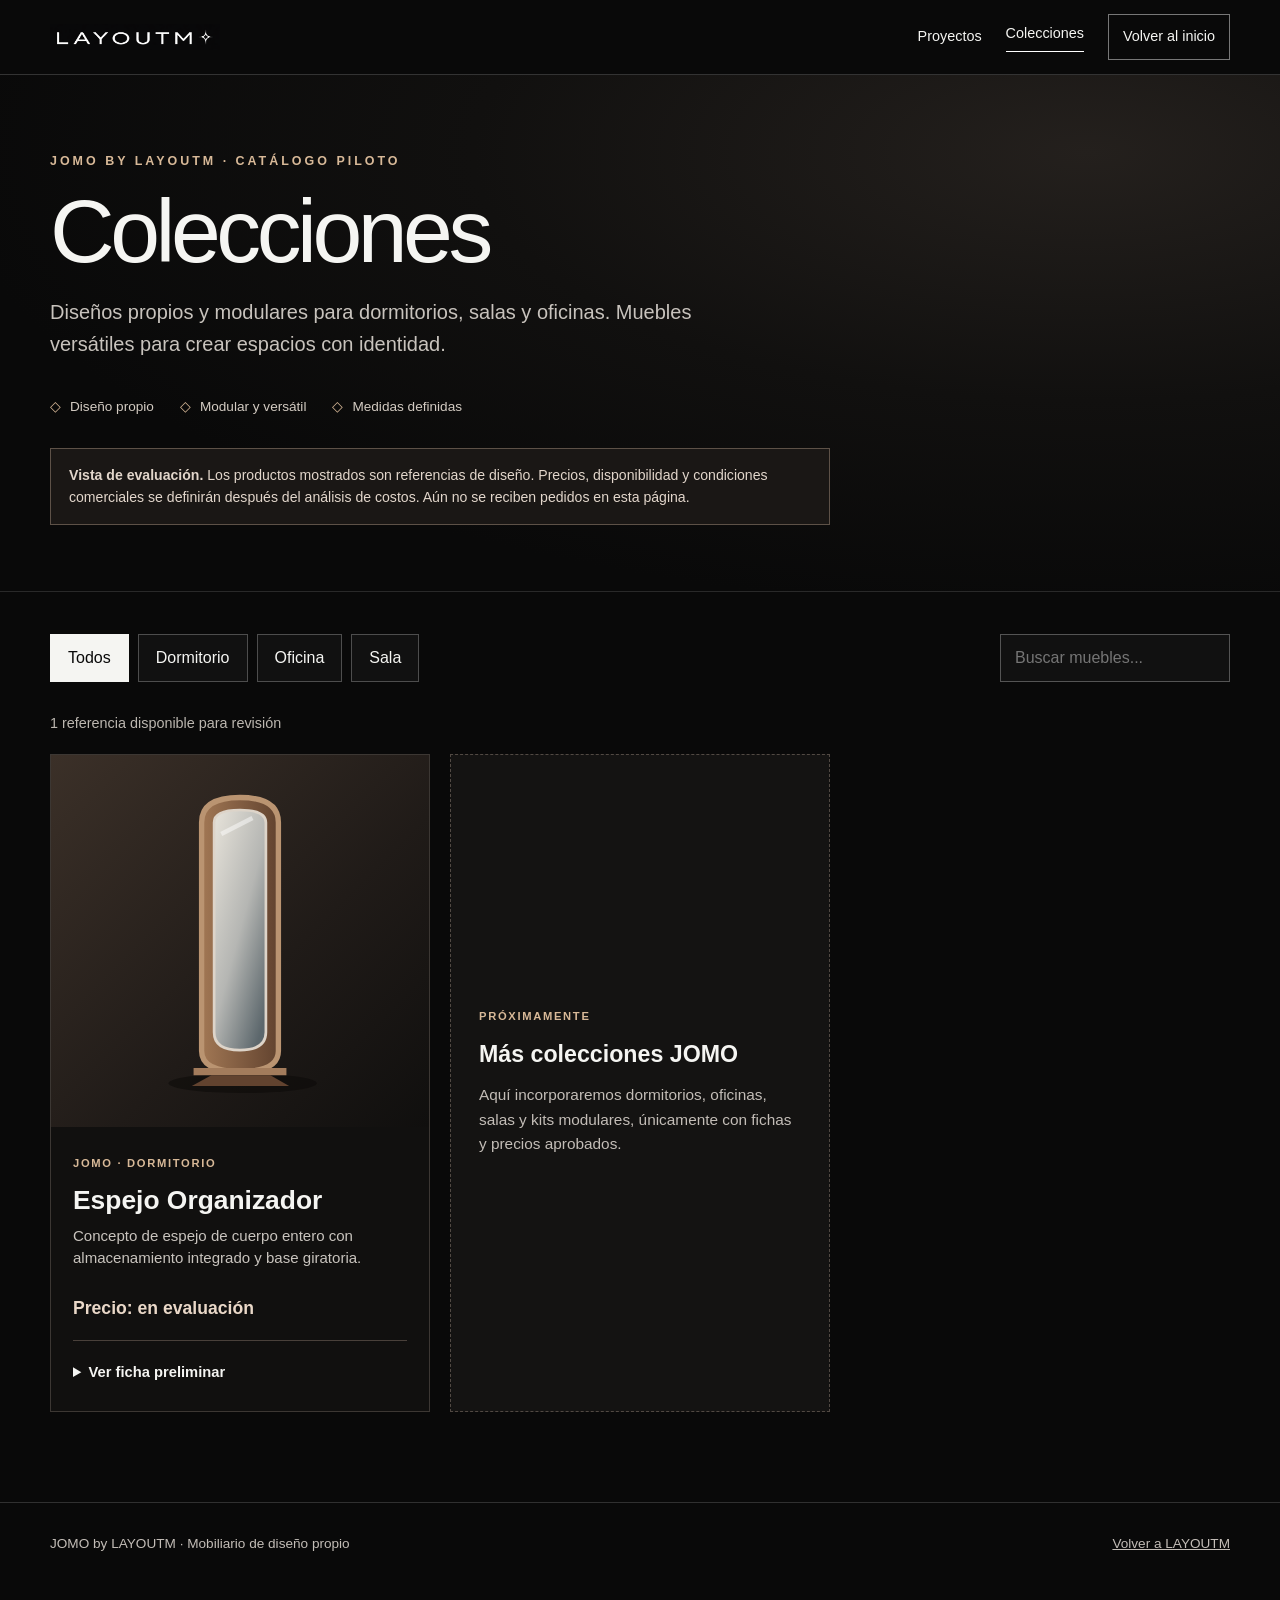
==== colecciones.html @ 519c922f "feat: crear catalogo piloto JOMO sin ventas ni precios" ====
<!doctype html>
<html lang="es">
<head>
  <meta charset="utf-8">
  <meta name="viewport" content="width=device-width, initial-scale=1, viewport-fit=cover">
  <meta name="theme-color" content="#090909">
  <meta name="description" content="Colecciones JOMO by LAYOUTM: mobiliario modular de diseño propio. Catálogo piloto en preparación.">
  <meta name="robots" content="noindex, nofollow">
  <title>Colecciones | JOMO by LAYOUTM — Vista piloto</title>
  <link rel="stylesheet" href="assets/css/styles.css">
  <style>
    .catalog { --gold: #d8b998; color:#f5f5f2; background:#090909; min-height:100svh; }
    .catalog *, .catalog *::before, .catalog *::after { box-sizing:border-box; }
    .catalog .shell { width:min(1180px, calc(100% - 40px)); margin-inline:auto; }
    .catalog-header { border-bottom:1px solid #333; }
    .catalog-header .shell { min-height:74px; display:flex; align-items:center; justify-content:space-between; gap:20px; }
    .catalog-logo { display:block; width:170px; height:auto; }
    .catalog-nav { display:flex; gap:24px; align-items:center; }
    .catalog-nav a, .catalog a { color:inherit; }
    .catalog-nav a { text-decoration:none; font-size:.9rem; }
    .catalog-nav a[aria-current="page"] { border-bottom:1px solid #fff; padding-bottom:6px; }
    .catalog-home { border:1px solid #777; padding:10px 14px; }
    .catalog-hero { padding:72px 0 66px; border-bottom:1px solid #292929; background:radial-gradient(ellipse at 85% 15%, #24201d 0, #11100f 40%, #090909 74%); }
    .catalog-kicker { font-size:.78rem; letter-spacing:.24em; color:var(--gold); font-weight:650; }
    .catalog-hero h1 { margin:14px 0 20px; font-size:clamp(3.4rem, 7vw, 6.6rem); line-height:1; letter-spacing:-.05em; }
    .catalog-hero p { max-width:650px; color:#c8c3bd; font-size:clamp(1rem, 1.7vw, 1.25rem); }
    .catalog-features { display:flex; flex-wrap:wrap; gap:18px 26px; margin-top:36px; font-size:.85rem; color:#d3cbc2; }
    .catalog-features span::before { content:"◇"; color:var(--gold); margin-right:9px; }
    .catalog-notice { border:1px solid #5d5147; background:#1a1715; padding:15px 18px; margin-top:30px; max-width:780px; font-size:.88rem; color:#e2d6cb; }
    .catalog-content { padding:42px 0 90px; }
    .catalog-toolbar { display:flex; flex-wrap:wrap; justify-content:space-between; gap:16px; margin-bottom:30px; }
    .catalog-pills { display:flex; flex-wrap:wrap; gap:9px; }
    .catalog-pill { font:inherit; cursor:pointer; background:#111; color:#f5f5f2; border:1px solid #4d4d4d; padding:10px 17px; min-height:44px; }
    .catalog-pill[aria-pressed="true"] { background:#f5f5f2; color:#090909; border-color:#f5f5f2; }
    .catalog-search { min-width:min(270px, 100%); min-height:44px; background:#111; color:#fff; border:1px solid #545454; padding:10px 14px; font:inherit; }
    .catalog-count { margin:0 0 19px; color:#bcb7b0; font-size:.9rem; }
    .catalog-products { display:grid; grid-template-columns:repeat(3,minmax(0,1fr)); gap:20px; }
    .catalog-product { min-width:0; border:1px solid #3c3733; background:#11100f; }
    .catalog-image { display:grid; place-items:center; min-height:340px; padding:30px; background:linear-gradient(135deg, #3b3028, #201b18 58%, #100f0e); }
    .catalog-image svg { width:min(100%,250px); max-height:320px; }
    .catalog-info { padding:22px; }
    .catalog-tag { color:var(--gold); font-size:.7rem; font-weight:700; letter-spacing:.15em; text-transform:uppercase; }
    .catalog-info h2 { font-size:1.65rem; line-height:1.1; margin:11px 0 10px; }
    .catalog-info p { font-size:.94rem; color:#c9c4be; line-height:1.5; margin:0 0 14px; }
    .catalog-price { color:#ead8c8; font-size:1.1rem; font-weight:700; padding:10px 0 18px; }
    .catalog-info details { border-top:1px solid #49403a; padding-top:16px; }
    .catalog-info summary { cursor:pointer; font-size:.92rem; font-weight:650; padding:4px 0; }
    .catalog-info details ul { color:#d8d0c8; font-size:.9rem; padding-left:19px; line-height:1.75; }
    .catalog-future { padding:34px 28px; min-height:340px; border:1px dashed #514943; display:flex; flex-direction:column; justify-content:center; gap:10px; background:#141312; }
    .catalog-future h2 { margin:0; font-size:1.45rem; }
    .catalog-future p { color:#c3bdb7; font-size:.96rem; margin:0; }
    .catalog-empty { padding:30px; border:1px solid #484848; color:#dedbd6; }
    .catalog-footer { border-top:1px solid #303030; padding:30px 0 56px; font-size:.85rem; color:#c3bdb7; }
    .catalog-footer .shell { display:flex; flex-wrap:wrap; justify-content:space-between; gap:16px; }
    @media(max-width:900px) { .catalog-products { grid-template-columns:repeat(2,minmax(0,1fr)); } }
    @media(max-width:620px) {
      .catalog .shell { width:calc(100% - 28px); }
      .catalog-header .shell { min-height:68px; }
      .catalog-logo { width:136px; }
      .catalog-nav { gap:13px; }
      .catalog-nav a { font-size:.78rem; }
      .catalog-nav .catalog-home { display:none; }
      .catalog-hero { padding:54px 0 46px; }
      .catalog-products { grid-template-columns:minmax(0,1fr); }
      .catalog-toolbar { display:block; }
      .catalog-search { width:100%; margin-top:18px; }
      .catalog-image { min-height:290px; }
    }
    @media(prefers-reduced-motion:reduce) { .catalog * { scroll-behavior:auto !important; } }
  </style>
</head>
<body class="catalog">
  <a class="skip-link" href="#catalogo">Ir al catálogo</a>
  <header class="catalog-header">
    <div class="shell">
      <a href="index.html" aria-label="Volver al inicio de LAYOUTM"><img class="catalog-logo" src="assets/brand/layoutm-logo-web.png" width="1188" height="186" alt="LAYOUTM"></a>
      <nav class="catalog-nav" aria-label="Menú de colecciones">
        <a href="index.html#proyectos">Proyectos</a>
        <a href="colecciones.html" aria-current="page">Colecciones</a>
        <a class="catalog-home" href="index.html">Volver al inicio</a>
      </nav>
    </div>
  </header>
  <main>
    <section class="catalog-hero">
      <div class="shell">
        <span class="catalog-kicker">JOMO BY LAYOUTM · CATÁLOGO PILOTO</span>
        <h1>Colecciones</h1>
        <p>Diseños propios y modulares para dormitorios, salas y oficinas. Muebles versátiles para crear espacios con identidad.</p>
        <div class="catalog-features" aria-label="Características del concepto">
          <span>Diseño propio</span><span>Modular y versátil</span><span>Medidas definidas</span>
        </div>
        <div class="catalog-notice" role="note"><strong>Vista de evaluación.</strong> Los productos mostrados son referencias de diseño. Precios, disponibilidad y condiciones comerciales se definirán después del análisis de costos. Aún no se reciben pedidos en esta página.</div>
      </div>
    </section>
    <section class="catalog-content" id="catalogo" aria-labelledby="catalog-title">
      <div class="shell">
        <div class="catalog-toolbar">
          <div class="catalog-pills" role="group" aria-label="Filtrar por ambiente">
            <button class="catalog-pill" type="button" data-filter="todos" aria-pressed="true">Todos</button>
            <button class="catalog-pill" type="button" data-filter="dormitorio" aria-pressed="false">Dormitorio</button>
            <button class="catalog-pill" type="button" data-filter="oficina" aria-pressed="false">Oficina</button>
            <button class="catalog-pill" type="button" data-filter="sala" aria-pressed="false">Sala</button>
          </div>
          <label><span class="sr-only">Buscar muebles</span><input class="catalog-search" id="catalog-search" type="search" placeholder="Buscar muebles..." autocomplete="off"></label>
        </div>
        <p class="catalog-count" id="catalog-count" aria-live="polite">1 referencia disponible para revisión</p>
        <div class="catalog-products" id="catalog-products">
          <article class="catalog-product" data-category="dormitorio" data-name="espejo organizador jomo giratorio">
            <div class="catalog-image" role="img" aria-label="Ilustración esquemática conceptual del espejo organizador. No es una fotografía ni un plano de fabricación.">
              <svg viewBox="0 0 280 350" xmlns="http://www.w3.org/2000/svg" aria-hidden="true">
                <defs><linearGradient id="wood" x2="1" y2="0"><stop stop-color="#a17754"/><stop offset="1" stop-color="#62432f"/></linearGradient><linearGradient id="mirror" x2=".8" y2="1"><stop stop-color="#e7e3da"/><stop offset=".55" stop-color="#b5b6b3"/><stop offset="1" stop-color="#5c676c"/></linearGradient></defs>
                <ellipse cx="143" cy="334" rx="83" ry="11" fill="#0c0a09" opacity=".55"/>
                <path d="M97 42 Q97 14 140 14 Q183 14 183 42 V298 Q183 321 140 321 Q97 321 97 298Z" fill="url(#wood)" stroke="#ba9471" stroke-width="6"/>
                <path d="M111 42 Q111 28 140 28 Q169 28 169 42 V277 Q169 297 140 297 Q111 297 111 277Z" fill="url(#mirror)" stroke="#ddd4c9" stroke-width="3"/>
                <path d="M119 55 L154 37" stroke="#fff" stroke-opacity=".47" stroke-width="5"/>
                <path d="M88 317 H192 V325 H88Z" fill="#a37c5c"/>
                <path d="M108 325 H174 L195 337 H86Z" fill="#62432f"/>
              </svg>
            </div>
            <div class="catalog-info">
              <span class="catalog-tag">JOMO · Dormitorio</span>
              <h2>Espejo Organizador</h2>
              <p>Concepto de espejo de cuerpo entero con almacenamiento integrado y base giratoria.</p>
              <div class="catalog-price">Precio: en evaluación</div>
              <details>
                <summary>Ver ficha preliminar</summary>
                <ul>
                  <li>Altura de referencia: 1.55 m</li>
                  <li>Espejo de referencia: Ø 50 cm</li>
                  <li>Profundidad referencial: 20 cm</li>
                  <li>Estructura prevista: melamina de 18 mm</li>
                  <li>Base giratoria 360°</li>
                  <li>Acabados y medidas sujetos a validación final</li>
                </ul>
                <p>Ilustración conceptual. No representa el detalle técnico definitivo ni constituye una oferta de venta.</p>
              </details>
            </div>
          </article>
          <aside class="catalog-future" data-category="todos">
            <span class="catalog-tag">Próximamente</span>
            <h2>Más colecciones JOMO</h2>
            <p>Aquí incorporaremos dormitorios, oficinas, salas y kits modulares, únicamente con fichas y precios aprobados.</p>
          </aside>
        </div>
        <p class="catalog-empty" id="catalog-empty" hidden>No hay referencias en esta categoría por el momento. Prueba otra búsqueda.</p>
      </div>
    </section>
  </main>
  <footer class="catalog-footer"><div class="shell"><span>JOMO by LAYOUTM · Mobiliario de diseño propio</span><a href="index.html">Volver a LAYOUTM</a></div></footer>
  <script>
    (() => {
      const buttons = Array.from(document.querySelectorAll('[data-filter]'));
      const search = document.getElementById('catalog-search');
      const product = document.querySelector('.catalog-product');
      const coming = document.querySelector('.catalog-future');
      const count = document.getElementById('catalog-count');
      const empty = document.getElementById('catalog-empty');
      let current = 'todos';
      function render() {
        const term = search.value.trim().toLocaleLowerCase('es');
        const matched = (current === 'todos' || current === product.dataset.category) && product.dataset.name.includes(term);
        product.hidden = !matched; product.style.display = matched ? '' : 'none';
        const showComing = current === 'todos' && !term;
        coming.hidden = !showComing; coming.style.display = showComing ? '' : 'none';
        empty.hidden = matched || showComing;
        count.textContent = matched ? '1 referencia disponible para revisión' : '0 productos disponibles en esta selección';
      }
      buttons.forEach(button => button.addEventListener('click', () => {
        current = button.dataset.filter;
        buttons.forEach(item => item.setAttribute('aria-pressed', String(item === button)));
        render();
      }));
      search.addEventListener('input', render);
    })();
  </script>
</body>
</html>
---- assets/css/styles.css ----
:root {
  --bg: #090909;
  --raised: #10100f;
  --text: #f5f5f2;
  --muted: #aaa9a3;
  --quiet: #74746f;
  --line: rgba(255, 255, 255, .16);
  --line-soft: rgba(255, 255, 255, .09);
  --white: #f5f5f2;
  --black: #090909;
  --shell: 1180px;
  --header-height: 74px;
}

* { box-sizing: border-box; }

html {
  scroll-behavior: smooth;
  scroll-padding-top: calc(var(--header-height) + 20px);
  background: var(--bg);
}

body {
  margin: 0;
  min-width: 320px;
  background: var(--bg);
  color: var(--text);
  font-family: Inter, ui-sans-serif, -apple-system, BlinkMacSystemFont, "Segoe UI", Helvetica, Arial, sans-serif;
  font-size: 1rem;
  line-height: 1.6;
  -webkit-font-smoothing: antialiased;
  text-rendering: optimizeLegibility;
}

body.menu-open { overflow: hidden; }
a { color: inherit; }
button, a { -webkit-tap-highlight-color: transparent; }
button { font: inherit; }
svg { display: block; }
.shell { width: min(calc(100% - 40px), var(--shell)); margin-inline: auto; }

.sr-only {
  position: absolute;
  width: 1px;
  height: 1px;
  padding: 0;
  margin: -1px;
  overflow: hidden;
  clip: rect(0, 0, 0, 0);
  white-space: nowrap;
  border: 0;
}

.skip-link {
  position: fixed;
  z-index: 100;
  top: 12px;
  left: 12px;
  padding: 10px 14px;
  background: var(--white);
  color: var(--black);
  text-decoration: none;
  transform: translateY(-150%);
}
.skip-link:focus { transform: translateY(0); }
:focus-visible { outline: 2px solid var(--white); outline-offset: 4px; }

.brand-reveal {
  position: fixed;
  z-index: 90;
  inset: 0;
  display: grid;
  place-items: center;
  background: var(--bg);
  opacity: 0;
  visibility: hidden;
  pointer-events: none;
}
.brand-reveal[hidden] { display: none; }
.brand-reveal-visible { opacity: 1; visibility: visible; }
.brand-reveal-complete {
  opacity: 0;
  visibility: hidden;
  transition: opacity 260ms ease, visibility 260ms ease;
}
.brand-reveal-logo {
  display: block;
  width: min(84vw, 980px);
  height: auto;
  mix-blend-mode: lighten;
}
.brand-reveal-active { overflow: hidden; }

.site-header {
  position: sticky;
  z-index: 40;
  top: 0;
  height: var(--header-height);
  margin-bottom: calc(var(--header-height) * -1);
  border-bottom: 1px solid var(--line-soft);
  background: var(--bg);
  backdrop-filter: blur(18px);
}
.header-inner {
  height: 100%;
  display: flex;
  align-items: center;
  justify-content: space-between;
  gap: 24px;
}
.brand-link {
  position: relative;
  z-index: 42;
  width: 174px;
  display: flex;
  align-items: center;
}
.brand-mark { width: 100%; height: auto; mix-blend-mode: lighten; }
.site-nav { display: flex; align-items: center; gap: 28px; margin-left: auto; }
.site-nav a {
  position: relative;
  color: #d0cfca;
  font-size: .86rem;
  text-decoration: none;
}
.site-nav a::after {
  content: "";
  position: absolute;
  right: 0;
  bottom: -8px;
  left: 0;
  height: 1px;
  background: var(--white);
  transform: scaleX(0);
  transform-origin: left;
  transition: transform 180ms ease;
}
.site-nav a:hover::after,
.site-nav a:focus-visible::after { transform: scaleX(1); }
.header-cta {
  min-height: 42px;
  display: inline-flex;
  align-items: center;
  padding: 0 18px;
  border: 1px solid var(--white);
  background: var(--white);
  color: var(--black);
  font-size: .84rem;
  font-weight: 650;
  text-decoration: none;
}
.menu-toggle { display: none; }

.hero {
  position: relative;
  min-height: 100svh;
  display: grid;
  align-items: end;
  overflow: hidden;
  border-bottom: 1px solid var(--line-soft);
  background: var(--bg);
}
.hero-media,
.hero-overlay {
  position: absolute;
  inset: 0;
  margin: 0;
}
.hero-media img {
  width: 100%;
  height: 100%;
  display: block;
  object-fit: cover;
  object-position: center;
  animation: hero-settle 9s ease-out both;
}
.hero-overlay {
  z-index: 1;
  background:
    linear-gradient(90deg, rgba(5, 5, 5, .90) 0%, rgba(5, 5, 5, .66) 34%, rgba(5, 5, 5, .14) 72%),
    linear-gradient(0deg, rgba(5, 5, 5, .88) 0%, transparent 52%),
    linear-gradient(180deg, rgba(5, 5, 5, .50) 0%, transparent 30%);
}
.hero-grid {
  position: relative;
  z-index: 2;
  min-height: 100svh;
  display: flex;
  flex-direction: column;
  justify-content: flex-end;
  padding-top: calc(var(--header-height) + 80px);
  padding-bottom: clamp(56px, 8vw, 100px);
}
.hero-copy { max-width: 760px; }
h1, h2, h3, p { overflow-wrap: break-word; }
h1 {
  max-width: 760px;
  margin: 0;
  font-size: clamp(3.2rem, 6.2vw, 6rem);
  font-weight: 500;
  line-height: .96;
  letter-spacing: -.052em;
  text-wrap: balance;
}
.brand-statement {
  margin: 26px 0 0;
  color: #d2d1cc;
  font-size: clamp(.9rem, 1.5vw, 1.08rem);
  letter-spacing: .06em;
}
.hero-actions { display: flex; flex-wrap: wrap; gap: 12px; margin-top: 34px; }
.button {
  min-height: 54px;
  display: inline-flex;
  align-items: center;
  justify-content: center;
  gap: 22px;
  padding: 0 22px;
  border: 1px solid rgba(255, 255, 255, .55);
  color: var(--text);
  font-size: .94rem;
  font-weight: 600;
  text-decoration: none;
  transition: background 180ms ease, color 180ms ease, border-color 180ms ease, transform 180ms ease;
}
.button svg {
  width: 19px;
  height: 19px;
  fill: none;
  stroke: currentColor;
  stroke-width: 1.7;
  stroke-linecap: round;
  stroke-linejoin: round;
}
.button:hover { transform: translateY(-2px); }
.button-primary { border-color: var(--white); background: var(--white); color: var(--black); }
.button-primary:hover { background: #deded9; border-color: #deded9; }
.button-secondary { background: rgba(9, 9, 9, .25); backdrop-filter: blur(10px); }
.button-secondary:hover { background: rgba(9, 9, 9, .65); border-color: var(--white); }
.visual-note {
  position: absolute;
  right: 0;
  bottom: clamp(62px, 8vw, 106px);
  margin: 0;
  color: rgba(255, 255, 255, .58);
  font-size: .72rem;
  letter-spacing: .14em;
  text-transform: uppercase;
}

.section { padding-block: clamp(100px, 13vw, 180px); border-bottom: 1px solid var(--line-soft); }
.universes-section { background: var(--bg); }
.section-heading { max-width: 900px; margin-bottom: clamp(64px, 9vw, 110px); }
.eyebrow {
  margin: 0 0 24px;
  color: #aaa9a3;
  font-size: .76rem;
  font-weight: 600;
  line-height: 1.4;
  letter-spacing: .18em;
  text-transform: uppercase;
}
.section-heading h2,
.contact-copy h2 {
  margin: 0;
  font-size: clamp(2.7rem, 5.5vw, 5rem);
  font-weight: 500;
  line-height: 1;
  letter-spacing: -.045em;
  text-wrap: balance;
}
.universe-grid {
  display: grid;
  grid-template-columns: 1fr 1fr;
  border-top: 1px solid var(--line);
  border-left: 1px solid var(--line-soft);
}
.universe-card {
  min-width: 0;
  scroll-margin-top: calc(var(--header-height) + 20px);
  min-height: min(62svh, 590px);
  display: flex;
  flex-direction: column;
  padding: clamp(30px, 4vw, 52px);
  border-right: 1px solid var(--line-soft);
  border-bottom: 1px solid var(--line-soft);
  background: var(--bg);
  transition: background 220ms ease;
}
.universe-card:hover { background: var(--raised); }
.card-number { color: var(--quiet); font-size: .72rem; letter-spacing: .14em; }
.universe-card h3 {
  margin: auto 0 20px;
  font-size: clamp(3rem, 6vw, 5.5rem);
  font-weight: 500;
  line-height: .95;
  letter-spacing: -.05em;
}
.universe-card p { max-width: 430px; margin: 0; color: var(--muted); font-size: 1.05rem; }
.universe-card a {
  display: inline-flex;
  align-items: center;
  justify-content: space-between;
  gap: 20px;
  margin-top: 48px;
  padding-top: 24px;
  border-top: 1px solid var(--line-soft);
  color: var(--text);
  font-size: .86rem;
  font-weight: 600;
  text-decoration: none;
}
.universe-card a span { font-size: 1.1rem; transition: transform 180ms ease; }
.universe-card a:hover span { transform: translate(3px, 3px); }

.contact-section { background: var(--white); color: var(--black); }
.contact-layout {
  display: grid;
  grid-template-columns: minmax(0, .9fr) minmax(430px, 1.1fr);
  gap: clamp(55px, 10vw, 140px);
  align-items: center;
}
.contact-copy .eyebrow,
.contact-copy > p { color: #5c5c57; }
.contact-copy > p { max-width: 520px; margin: 26px 0 0; font-size: 1.08rem; }
.contact-copy .button { margin-top: 34px; }
.contact-copy .button-primary { border-color: var(--black); background: var(--black); color: var(--white); }
.contact-copy .button-primary:hover { background: #292929; }
.digital-card { border: 1px solid #bdbdb7; background: #ededE9; }
.digital-card-head {
  display: flex;
  justify-content: space-between;
  gap: 24px;
  padding: 26px;
  border-bottom: 1px solid #c9c9c3;
}
.digital-card-head span:first-child { color: #666660; font-size: .72rem; letter-spacing: .14em; text-transform: uppercase; }
.digital-card-head h3 { margin: 16px 0 4px; font-size: 1.15rem; font-weight: 620; }
.digital-card-head p { margin: 0; color: #696963; font-size: .86rem; }
.digital-card-brand { color: #555550; font-size: .72rem; font-weight: 700; letter-spacing: .2em; }
.contact-actions { display: grid; grid-template-columns: 1fr; gap: 1px; background: #c9c9c3; }
.contact-action {
  min-height: 62px;
  display: flex;
  align-items: center;
  gap: 12px;
  padding: 0 18px;
  border: 0;
  background: #f6f6f2;
  color: var(--black);
  font-size: .86rem;
  text-align: left;
  text-decoration: none;
  cursor: pointer;
  transition: background 160ms ease;
}
.contact-action:hover { background: #deded9; }
.contact-action-primary { background: var(--black); color: var(--white); }
.contact-action-primary:hover { background: #292929; }
.contact-action svg {
  width: 19px;
  height: 19px;
  flex: 0 0 auto;
  fill: none;
  stroke: currentColor;
  stroke-width: 1.6;
  stroke-linecap: round;
  stroke-linejoin: round;
}

.site-footer { padding-block: 54px; background: var(--bg); }
.footer-grid { display: grid; grid-template-columns: 1fr auto; gap: 40px; align-items: start; }
.site-footer strong { font-size: .76rem; letter-spacing: .22em; }
.site-footer p { max-width: 460px; margin: 14px 0 0; color: var(--quiet); font-size: .78rem; }
.back-top { color: var(--muted); font-size: .8rem; text-decoration: none; }
.back-top:hover { color: var(--white); }
.back-top span { margin-left: 8px; }
.mobile-contact-bar { display: none; }

@keyframes hero-settle {
  from { transform: scale(1.035); }
  to { transform: scale(1); }
}

@media (max-width: 960px) {
  :root { --header-height: 68px; }
  .header-cta { display: none; }
  .menu-toggle {
    position: relative;
    z-index: 42;
    width: 46px;
    height: 46px;
    display: flex;
    flex-direction: column;
    align-items: center;
    justify-content: center;
    gap: 7px;
    padding: 0;
    border: 1px solid var(--line);
    background: rgba(9, 9, 9, .5);
    color: var(--white);
    cursor: pointer;
  }
  .menu-toggle span:not(.sr-only) { width: 18px; height: 1px; background: currentColor; transition: transform 180ms ease; }
  .menu-toggle[aria-expanded="true"] span:nth-child(2) { transform: translateY(4px) rotate(45deg); }
  .menu-toggle[aria-expanded="true"] span:nth-child(3) { transform: translateY(-4px) rotate(-45deg); }
  .site-nav {
    position: fixed;
    inset: var(--header-height) 0 auto;
    min-height: calc(100svh - var(--header-height));
    display: flex;
    flex-direction: column;
    align-items: stretch;
    gap: 0;
    padding: 22px 20px 110px;
    background: rgba(9, 9, 9, .985);
    visibility: hidden;
    opacity: 0;
    transform: translateY(-12px);
    pointer-events: none;
    transition: opacity 180ms ease, transform 180ms ease, visibility 180ms ease;
  }
  .menu-open .site-nav { visibility: visible; opacity: 1; transform: translateY(0); pointer-events: auto; }
  .site-nav a { padding: 17px 4px; border-bottom: 1px solid var(--line-soft); font-size: 1.15rem; }
  .site-nav a::after { display: none; }
  .hero-media img { object-position: 58% center; }
  .hero-overlay {
    background:
      linear-gradient(0deg, rgba(5, 5, 5, .96) 0%, rgba(5, 5, 5, .62) 48%, rgba(5, 5, 5, .10) 76%),
      linear-gradient(180deg, rgba(5, 5, 5, .52) 0%, transparent 32%);
  }
  .hero-grid { padding-bottom: 88px; }
  .visual-note { right: auto; bottom: 38px; left: 0; }
  .universe-grid { grid-template-columns: minmax(0, 1fr); }
  .universe-card { min-height: 460px; }
  .contact-layout { grid-template-columns: 1fr; gap: 52px; }
  .digital-card { width: min(100%, 620px); }
}

@media (max-width: 620px) {
  .shell { width: min(calc(100% - 32px), var(--shell)); }
  .brand-link { width: 150px; }
  .hero-grid { padding-top: calc(var(--header-height) + 72px); padding-bottom: 102px; }
  .visual-note { bottom: calc(62px + env(safe-area-inset-bottom, 0px) + 16px); }
  .hero-media img { object-position: 62% center; }
  h1 { max-width: 350px; font-size: clamp(2.75rem, 12vw, 3.6rem); line-height: .98; }
  .brand-statement { max-width: 310px; margin-top: 20px; font-size: .86rem; line-height: 1.55; }
  .hero-actions { flex-direction: column; margin-top: 28px; }
  .button { width: 100%; }
  .section { padding-block: 92px; }
  .section-heading { margin-bottom: 52px; }
  .section-heading h2,
  .contact-copy h2 { font-size: clamp(2.45rem, 11vw, 3.2rem); }
  .universe-card { min-height: 390px; padding: 26px; }
  .universe-card h3 { font-size: 3.35rem; }
  .universe-card p { font-size: 1rem; }
  .contact-section { padding-bottom: 108px; }
  .digital-card-head { padding: 21px; }
  .contact-actions { grid-template-columns: 1fr; }
  .contact-action { min-height: 58px; }
  .footer-grid { grid-template-columns: 1fr; gap: 28px; }
  .mobile-contact-bar {
    position: fixed;
    z-index: 35;
    right: 0;
    bottom: 0;
    left: 0;
    min-height: calc(62px + env(safe-area-inset-bottom));
    display: grid;
    grid-template-columns: 1fr 1fr;
    padding-bottom: env(safe-area-inset-bottom);
    border-top: 1px solid var(--line);
    background: var(--bg);
  }
  .mobile-contact-bar a {
    display: flex;
    align-items: center;
    justify-content: center;
    color: var(--white);
    font-size: .84rem;
    font-weight: 620;
    text-decoration: none;
  }
  .mobile-contact-bar a:first-child { background: var(--white); color: var(--black); }
  .site-footer { padding-bottom: calc(100px + env(safe-area-inset-bottom)); }
}

@media (max-width: 360px) {
  .shell { width: min(calc(100% - 26px), var(--shell)); }
  h1 { font-size: 2.65rem; }
  .universe-card h3 { font-size: 2.9rem; }
}

@media (prefers-reduced-motion: reduce) {
  html { scroll-behavior: auto; }
  *, *::before, *::after {
    scroll-behavior: auto !important;
    transition-duration: .01ms !important;
    animation-duration: .01ms !important;
    animation-iteration-count: 1 !important;
  }
  .brand-reveal { display: none !important; }
  .brand-reveal-active { overflow: auto; }
}
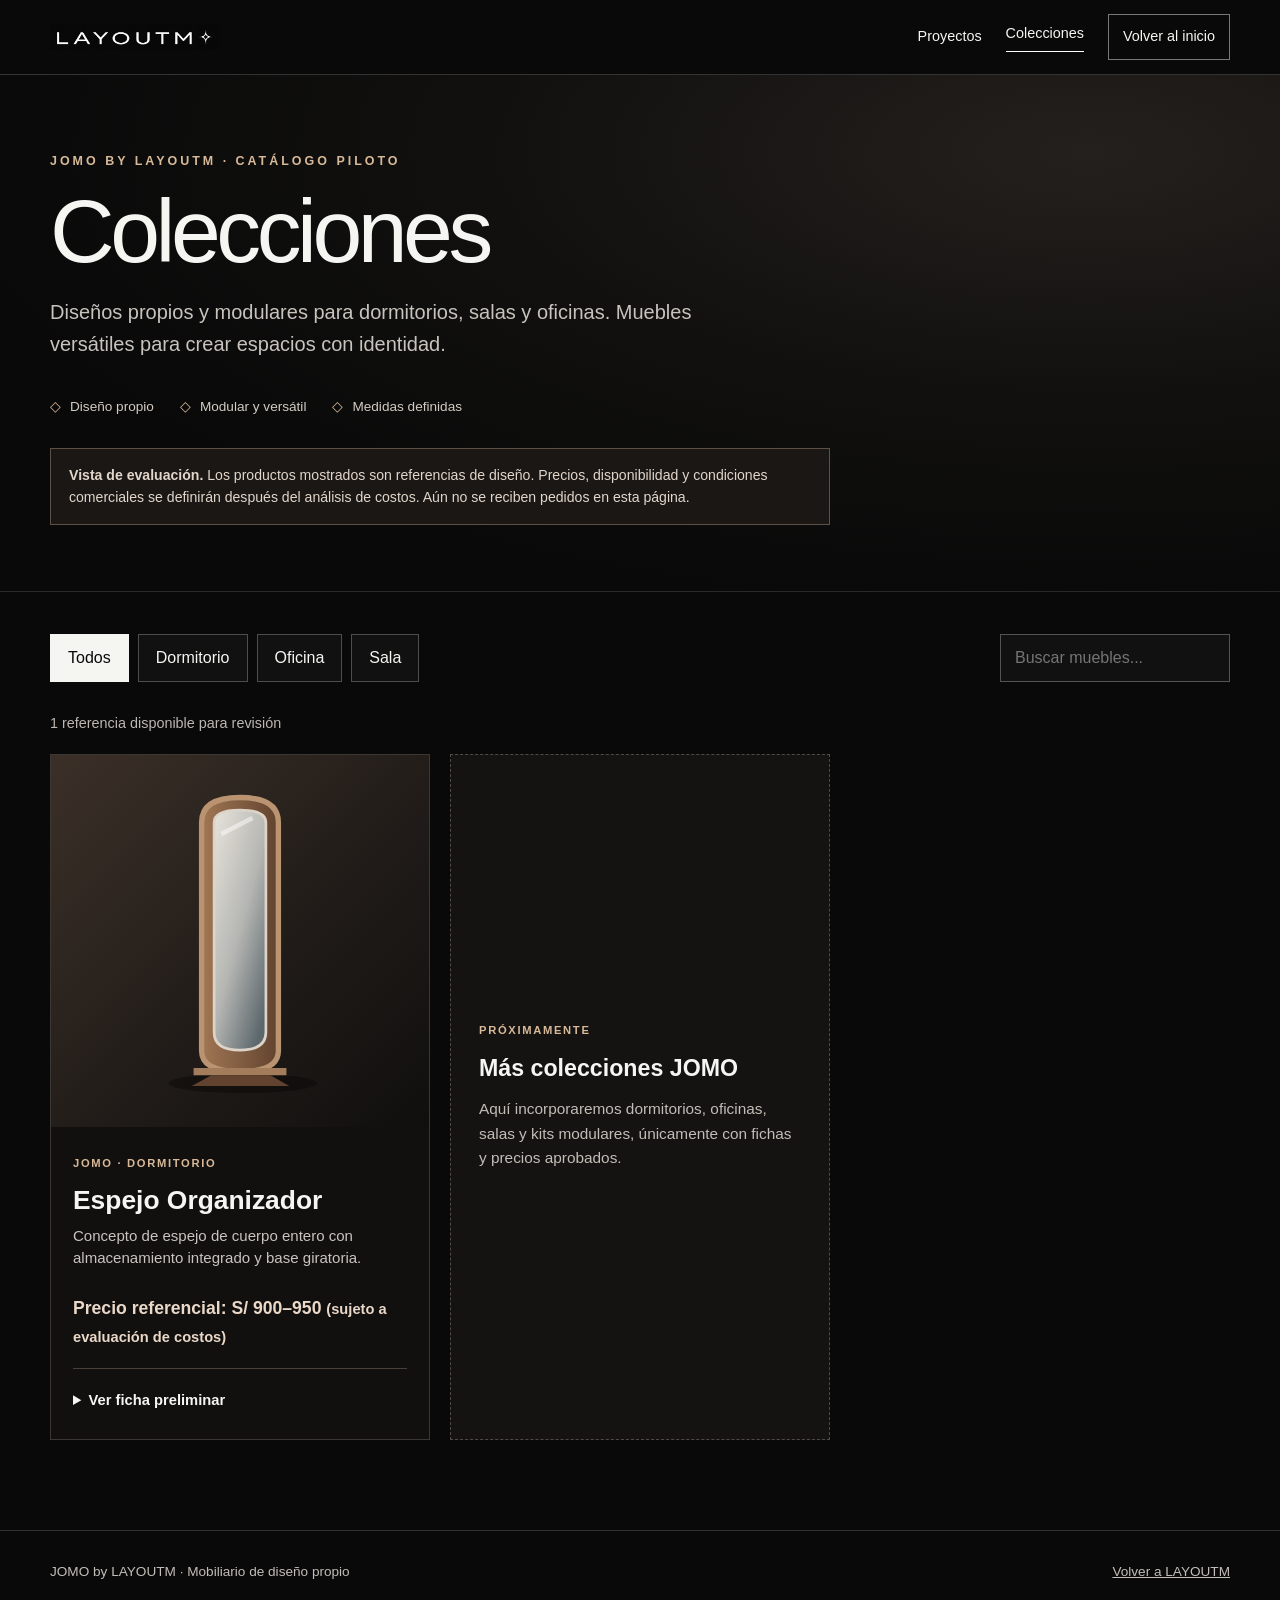
==== commit 4a0f5a40: "JOMO: indicar rango de precio referencial para espejo, pendiente de costeo" ====
--- a/colecciones.html
+++ b/colecciones.html
@@ -122,7 +122,7 @@
               <span class="catalog-tag">JOMO · Dormitorio</span>
               <h2>Espejo Organizador</h2>
               <p>Concepto de espejo de cuerpo entero con almacenamiento integrado y base giratoria.</p>
-              <div class="catalog-price">Precio: en evaluación</div>
+              <div class="catalog-price">Precio referencial: S/ 900–950 <small>(sujeto a evaluación de costos)</small></div>
               <details>
                 <summary>Ver ficha preliminar</summary>
                 <ul>
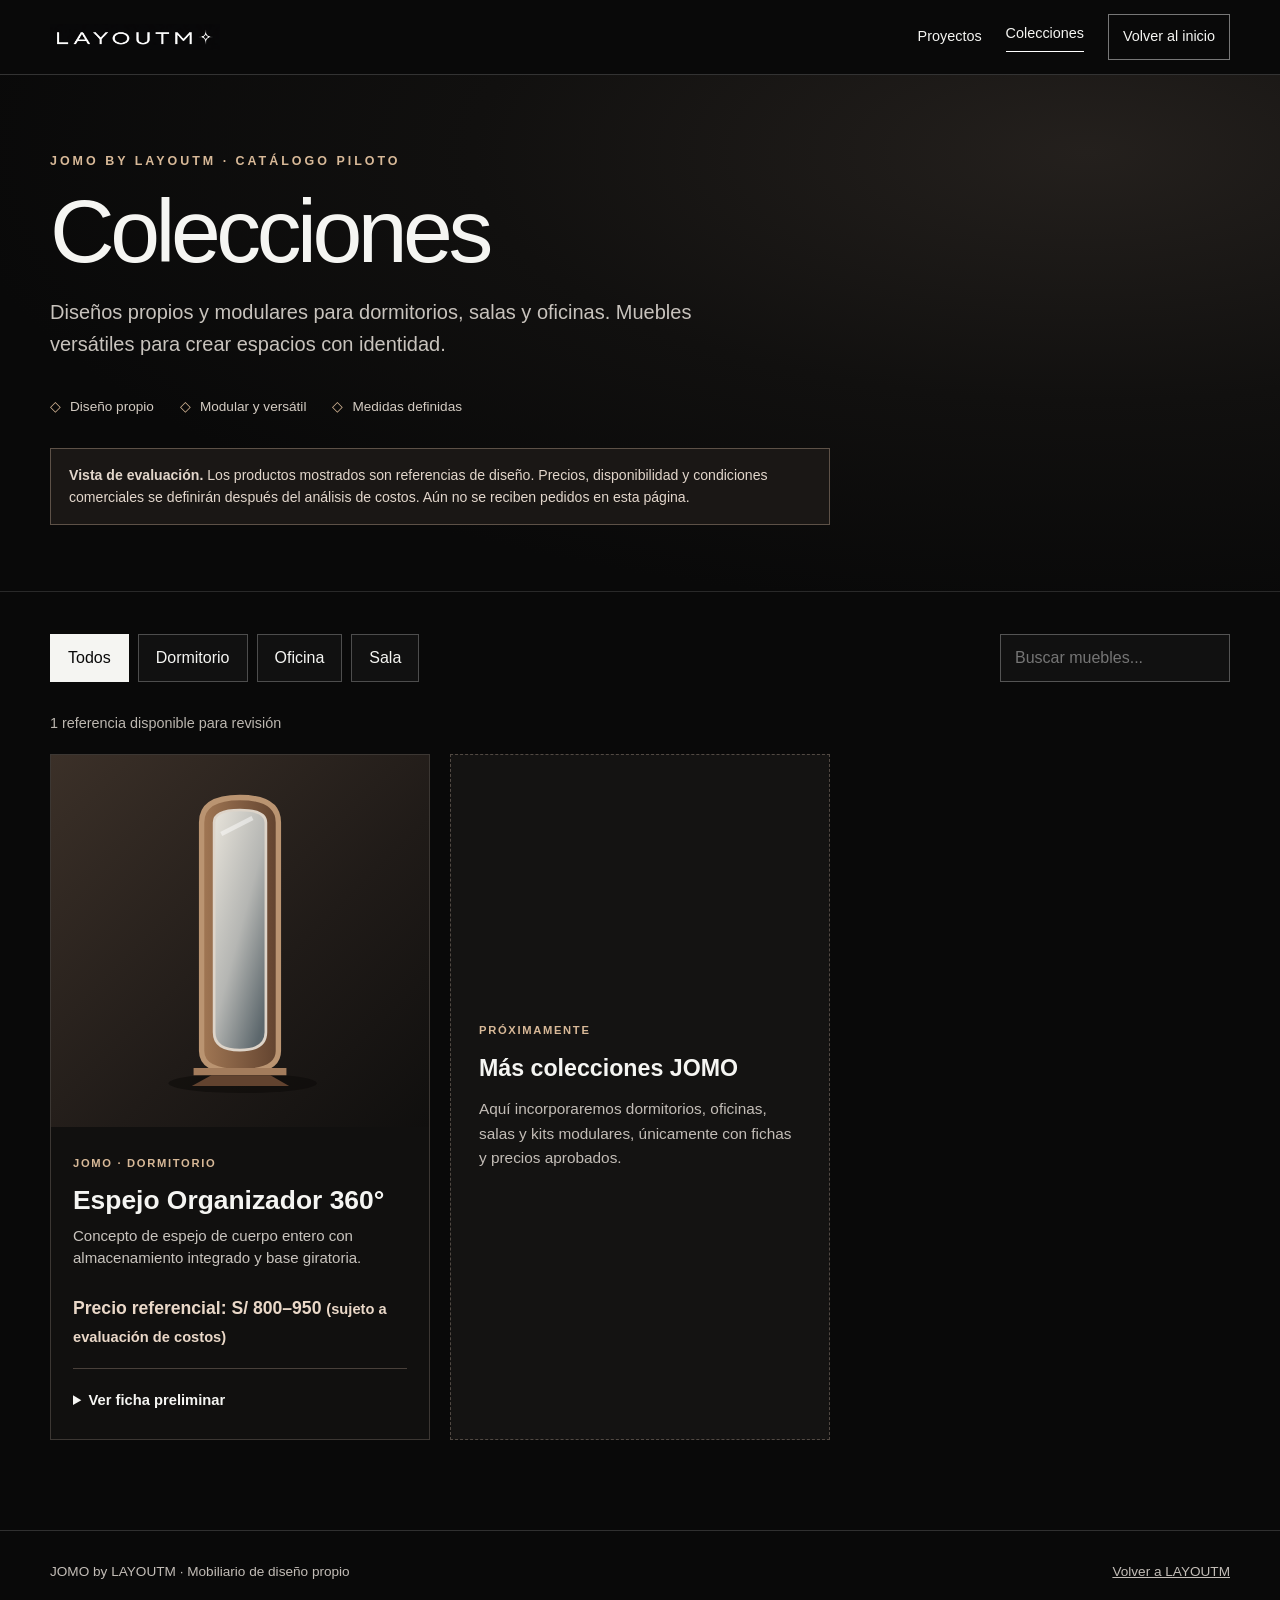
==== commit d525ec36: "JOMO: actualizar nombre y rango referencial del espejo 360" ====
--- a/colecciones.html
+++ b/colecciones.html
@@ -120,9 +120,9 @@
             </div>
             <div class="catalog-info">
               <span class="catalog-tag">JOMO · Dormitorio</span>
-              <h2>Espejo Organizador</h2>
+              <h2>Espejo Organizador 360°</h2>
               <p>Concepto de espejo de cuerpo entero con almacenamiento integrado y base giratoria.</p>
-              <div class="catalog-price">Precio referencial: S/ 900–950 <small>(sujeto a evaluación de costos)</small></div>
+              <div class="catalog-price">Precio referencial: S/ 800–950 <small>(sujeto a evaluación de costos)</small></div>
               <details>
                 <summary>Ver ficha preliminar</summary>
                 <ul>
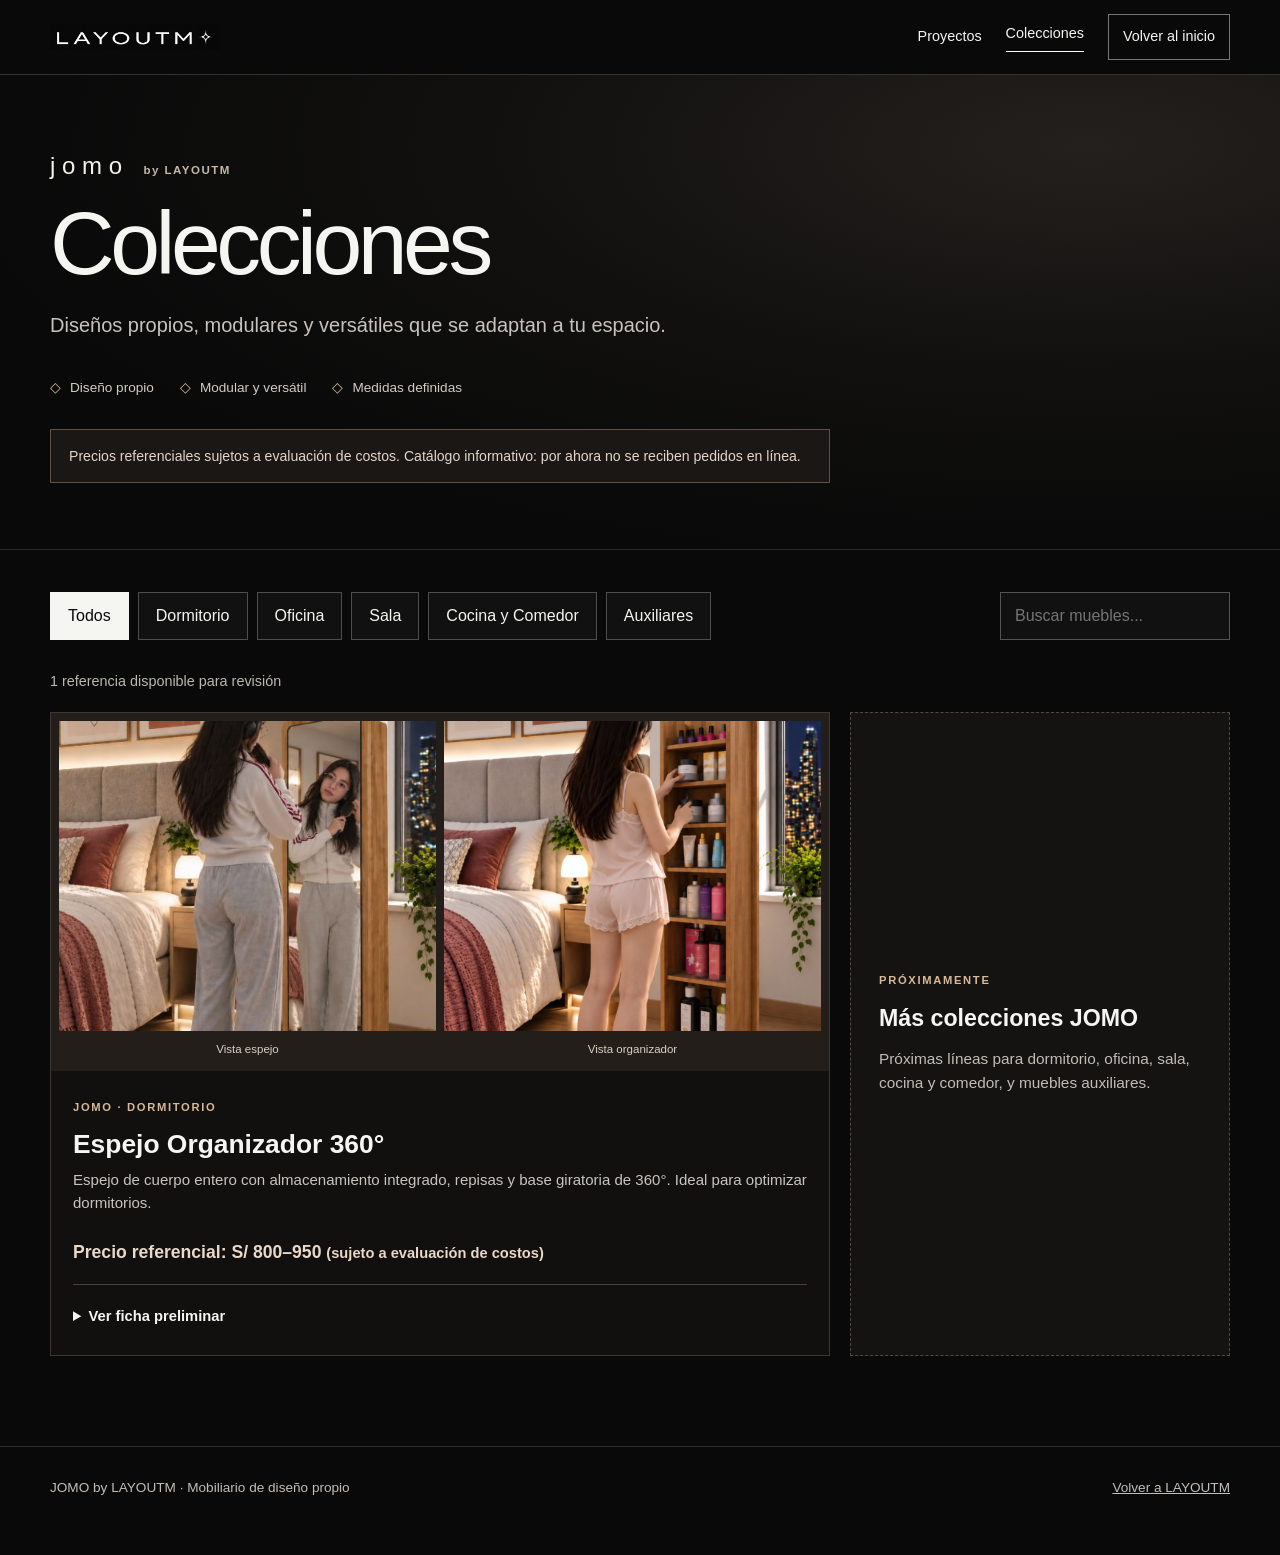
==== commit 79ae6c5c: "feat(jomo): mostrar fotos de producto y categorías de colecciones" ====
--- a/colecciones.html
+++ b/colecciones.html
@@ -4,9 +4,8 @@
   <meta charset="utf-8">
   <meta name="viewport" content="width=device-width, initial-scale=1, viewport-fit=cover">
   <meta name="theme-color" content="#090909">
-  <meta name="description" content="Colecciones JOMO by LAYOUTM: mobiliario modular de diseño propio. Catálogo piloto en preparación.">
-  <meta name="robots" content="noindex, nofollow">
-  <title>Colecciones | JOMO by LAYOUTM — Vista piloto</title>
+  <meta name="description" content="Colecciones JOMO: muebles de diseño propio, modulares y versátiles para cada espacio.">
+  <title>Colecciones | JOMO</title>
   <link rel="stylesheet" href="assets/css/styles.css">
   <style>
     .catalog { --gold: #d8b998; color:#f5f5f2; background:#090909; min-height:100svh; }
@@ -21,6 +20,8 @@
     .catalog-nav a[aria-current="page"] { border-bottom:1px solid #fff; padding-bottom:6px; }
     .catalog-home { border:1px solid #777; padding:10px 14px; }
     .catalog-hero { padding:72px 0 66px; border-bottom:1px solid #292929; background:radial-gradient(ellipse at 85% 15%, #24201d 0, #11100f 40%, #090909 74%); }
+    .jomo-signature { font-family:Arial,Helvetica,sans-serif; font-size:1.5rem; font-weight:400; letter-spacing:.28em; color:#f4f1ec; text-transform:lowercase; }
+    .catalog-by { margin-left:8px; font-size:.72rem; color:#c6b8a9; letter-spacing:.13em; }
     .catalog-kicker { font-size:.78rem; letter-spacing:.24em; color:var(--gold); font-weight:650; }
     .catalog-hero h1 { margin:14px 0 20px; font-size:clamp(3.4rem, 7vw, 6.6rem); line-height:1; letter-spacing:-.05em; }
     .catalog-hero p { max-width:650px; color:#c8c3bd; font-size:clamp(1rem, 1.7vw, 1.25rem); }
@@ -36,10 +37,13 @@
     .catalog-count { margin:0 0 19px; color:#bcb7b0; font-size:.9rem; }
     .catalog-products { display:grid; grid-template-columns:repeat(3,minmax(0,1fr)); gap:20px; }
     .catalog-product { min-width:0; border:1px solid #3c3733; background:#11100f; }
-    .catalog-image { display:grid; place-items:center; min-height:340px; padding:30px; background:linear-gradient(135deg, #3b3028, #201b18 58%, #100f0e); }
-    .catalog-image svg { width:min(100%,250px); max-height:320px; }
+    .catalog-image { display:grid; grid-template-columns:repeat(2,minmax(0,1fr)); gap:8px; padding:8px; background:#231e1a; }
+    .catalog-photo { min-width:0; margin:0; }
+    .catalog-photo img { display:block; width:100%; height:310px; object-fit:cover; object-position:center 42%; }
+    .catalog-photo figcaption { padding:9px 6px 5px; font-size:.72rem; color:#d9cfc5; text-align:center; }
     .catalog-info { padding:22px; }
     .catalog-tag { color:var(--gold); font-size:.7rem; font-weight:700; letter-spacing:.15em; text-transform:uppercase; }
+    .catalog-product { grid-column:span 2; }
     .catalog-info h2 { font-size:1.65rem; line-height:1.1; margin:11px 0 10px; }
     .catalog-info p { font-size:.94rem; color:#c9c4be; line-height:1.5; margin:0 0 14px; }
     .catalog-price { color:#ead8c8; font-size:1.1rem; font-weight:700; padding:10px 0 18px; }
@@ -52,7 +56,7 @@
     .catalog-empty { padding:30px; border:1px solid #484848; color:#dedbd6; }
     .catalog-footer { border-top:1px solid #303030; padding:30px 0 56px; font-size:.85rem; color:#c3bdb7; }
     .catalog-footer .shell { display:flex; flex-wrap:wrap; justify-content:space-between; gap:16px; }
-    @media(max-width:900px) { .catalog-products { grid-template-columns:repeat(2,minmax(0,1fr)); } }
+    @media(max-width:900px) { .catalog-products { grid-template-columns:repeat(2,minmax(0,1fr)); } .catalog-product { grid-column:span 2; } }
     @media(max-width:620px) {
       .catalog .shell { width:calc(100% - 28px); }
       .catalog-header .shell { min-height:68px; }
@@ -62,9 +66,11 @@
       .catalog-nav .catalog-home { display:none; }
       .catalog-hero { padding:54px 0 46px; }
       .catalog-products { grid-template-columns:minmax(0,1fr); }
+      .catalog-product { grid-column:auto; }
+      .catalog-photo img { height:240px; }
       .catalog-toolbar { display:block; }
       .catalog-search { width:100%; margin-top:18px; }
-      .catalog-image { min-height:290px; }
+      .catalog-image { gap:5px; padding:5px; }
     }
     @media(prefers-reduced-motion:reduce) { .catalog * { scroll-behavior:auto !important; } }
   </style>
@@ -84,16 +90,16 @@
   <main>
     <section class="catalog-hero">
       <div class="shell">
-        <span class="catalog-kicker">JOMO BY LAYOUTM · CATÁLOGO PILOTO</span>
+        <span class="catalog-kicker"><strong class="jomo-signature" aria-label="JOMO">jomo</strong> <span class="catalog-by">by LAYOUTM</span></span>
         <h1>Colecciones</h1>
-        <p>Diseños propios y modulares para dormitorios, salas y oficinas. Muebles versátiles para crear espacios con identidad.</p>
+        <p>Diseños propios, modulares y versátiles que se adaptan a tu espacio.</p>
         <div class="catalog-features" aria-label="Características del concepto">
           <span>Diseño propio</span><span>Modular y versátil</span><span>Medidas definidas</span>
         </div>
-        <div class="catalog-notice" role="note"><strong>Vista de evaluación.</strong> Los productos mostrados son referencias de diseño. Precios, disponibilidad y condiciones comerciales se definirán después del análisis de costos. Aún no se reciben pedidos en esta página.</div>
+        <div class="catalog-notice" role="note">Precios referenciales sujetos a evaluación de costos. Catálogo informativo: por ahora no se reciben pedidos en línea.</div>
       </div>
     </section>
-    <section class="catalog-content" id="catalogo" aria-labelledby="catalog-title">
+    <section class="catalog-content" id="catalogo" aria-label="Catálogo de muebles JOMO">
       <div class="shell">
         <div class="catalog-toolbar">
           <div class="catalog-pills" role="group" aria-label="Filtrar por ambiente">
@@ -101,46 +107,47 @@
             <button class="catalog-pill" type="button" data-filter="dormitorio" aria-pressed="false">Dormitorio</button>
             <button class="catalog-pill" type="button" data-filter="oficina" aria-pressed="false">Oficina</button>
             <button class="catalog-pill" type="button" data-filter="sala" aria-pressed="false">Sala</button>
+            <button class="catalog-pill" type="button" data-filter="cocina" aria-pressed="false">Cocina y Comedor</button>
+            <button class="catalog-pill" type="button" data-filter="auxiliares" aria-pressed="false">Auxiliares</button>
           </div>
           <label><span class="sr-only">Buscar muebles</span><input class="catalog-search" id="catalog-search" type="search" placeholder="Buscar muebles..." autocomplete="off"></label>
         </div>
         <p class="catalog-count" id="catalog-count" aria-live="polite">1 referencia disponible para revisión</p>
         <div class="catalog-products" id="catalog-products">
           <article class="catalog-product" data-category="dormitorio" data-name="espejo organizador jomo giratorio">
-            <div class="catalog-image" role="img" aria-label="Ilustración esquemática conceptual del espejo organizador. No es una fotografía ni un plano de fabricación.">
-              <svg viewBox="0 0 280 350" xmlns="http://www.w3.org/2000/svg" aria-hidden="true">
-                <defs><linearGradient id="wood" x2="1" y2="0"><stop stop-color="#a17754"/><stop offset="1" stop-color="#62432f"/></linearGradient><linearGradient id="mirror" x2=".8" y2="1"><stop stop-color="#e7e3da"/><stop offset=".55" stop-color="#b5b6b3"/><stop offset="1" stop-color="#5c676c"/></linearGradient></defs>
-                <ellipse cx="143" cy="334" rx="83" ry="11" fill="#0c0a09" opacity=".55"/>
-                <path d="M97 42 Q97 14 140 14 Q183 14 183 42 V298 Q183 321 140 321 Q97 321 97 298Z" fill="url(#wood)" stroke="#ba9471" stroke-width="6"/>
-                <path d="M111 42 Q111 28 140 28 Q169 28 169 42 V277 Q169 297 140 297 Q111 297 111 277Z" fill="url(#mirror)" stroke="#ddd4c9" stroke-width="3"/>
-                <path d="M119 55 L154 37" stroke="#fff" stroke-opacity=".47" stroke-width="5"/>
-                <path d="M88 317 H192 V325 H88Z" fill="#a37c5c"/>
-                <path d="M108 325 H174 L195 337 H86Z" fill="#62432f"/>
-              </svg>
+            <div class="catalog-image" aria-label="Fotografías del Espejo Organizador JOMO 360 grados">
+              <figure class="catalog-photo">
+                <img src="assets/jomo/espejo-modelo.jpg" width="471" height="721" alt="Espejo Organizador JOMO en un dormitorio, vista frontal con modelo" loading="eager" decoding="async">
+                <figcaption>Vista espejo</figcaption>
+              </figure>
+              <figure class="catalog-photo">
+                <img src="assets/jomo/espejo-organizador-360.jpg" width="1024" height="1536" alt="Vista posterior del Espejo Organizador JOMO con repisas para productos de belleza" loading="lazy" decoding="async">
+                <figcaption>Vista organizador</figcaption>
+              </figure>
             </div>
             <div class="catalog-info">
               <span class="catalog-tag">JOMO · Dormitorio</span>
               <h2>Espejo Organizador 360°</h2>
-              <p>Concepto de espejo de cuerpo entero con almacenamiento integrado y base giratoria.</p>
+              <p>Espejo de cuerpo entero con almacenamiento integrado, repisas y base giratoria de 360°. Ideal para optimizar dormitorios.</p>
               <div class="catalog-price">Precio referencial: S/ 800–950 <small>(sujeto a evaluación de costos)</small></div>
               <details>
                 <summary>Ver ficha preliminar</summary>
                 <ul>
                   <li>Altura de referencia: 1.55 m</li>
-                  <li>Espejo de referencia: Ø 50 cm</li>
+                  <li>Base giratoria: Ø 50 cm</li>
                   <li>Profundidad referencial: 20 cm</li>
                   <li>Estructura prevista: melamina de 18 mm</li>
                   <li>Base giratoria 360°</li>
                   <li>Acabados y medidas sujetos a validación final</li>
                 </ul>
-                <p>Ilustración conceptual. No representa el detalle técnico definitivo ni constituye una oferta de venta.</p>
+                <p>Imágenes referenciales. Acabados y especificaciones sujetos a confirmación antes de la venta.</p>
               </details>
             </div>
           </article>
           <aside class="catalog-future" data-category="todos">
             <span class="catalog-tag">Próximamente</span>
             <h2>Más colecciones JOMO</h2>
-            <p>Aquí incorporaremos dormitorios, oficinas, salas y kits modulares, únicamente con fichas y precios aprobados.</p>
+            <p>Próximas líneas para dormitorio, oficina, sala, cocina y comedor, y muebles auxiliares.</p>
           </aside>
         </div>
         <p class="catalog-empty" id="catalog-empty" hidden>No hay referencias en esta categoría por el momento. Prueba otra búsqueda.</p>
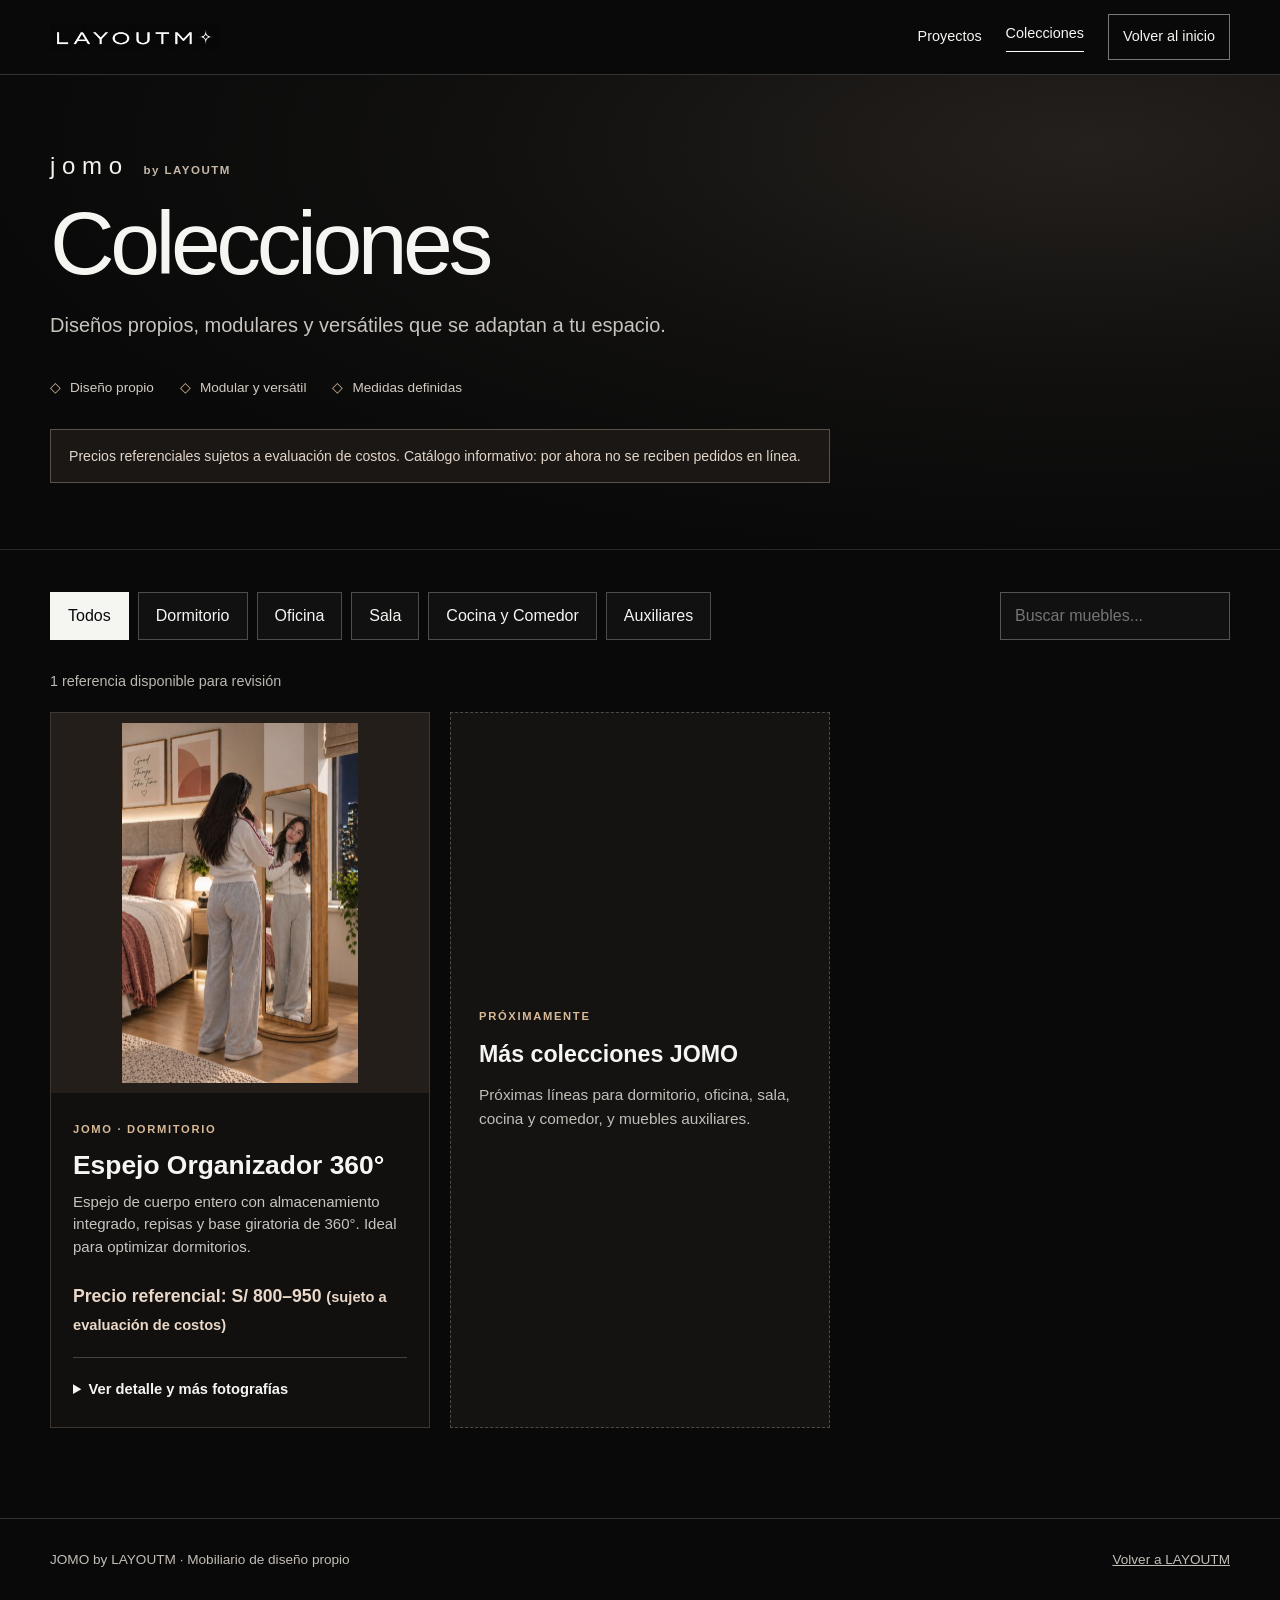
==== commit 06b30eb9: "fix(jomo): mostrar portada completa sin recorte y mover segunda foto a detalles" ====
--- a/colecciones.html
+++ b/colecciones.html
@@ -37,13 +37,15 @@
     .catalog-count { margin:0 0 19px; color:#bcb7b0; font-size:.9rem; }
     .catalog-products { display:grid; grid-template-columns:repeat(3,minmax(0,1fr)); gap:20px; }
     .catalog-product { min-width:0; border:1px solid #3c3733; background:#11100f; }
-    .catalog-image { display:grid; grid-template-columns:repeat(2,minmax(0,1fr)); gap:8px; padding:8px; background:#231e1a; }
+    .catalog-image { display:block; padding:10px; background:#231e1a; }
     .catalog-photo { min-width:0; margin:0; }
-    .catalog-photo img { display:block; width:100%; height:310px; object-fit:cover; object-position:center 42%; }
+    .catalog-photo img { display:block; width:100%; height:360px; object-fit:contain; object-position:center; }
     .catalog-photo figcaption { padding:9px 6px 5px; font-size:.72rem; color:#d9cfc5; text-align:center; }
     .catalog-info { padding:22px; }
+    .catalog-detail-photo { display:block; width:100%; max-height:470px; object-fit:contain; margin:16px 0; background:#231e1a; }
+    .catalog-detail-photo-caption { font-size:.83rem; color:#bfb4aa; }
     .catalog-tag { color:var(--gold); font-size:.7rem; font-weight:700; letter-spacing:.15em; text-transform:uppercase; }
-    .catalog-product { grid-column:span 2; }
+    .catalog-product { grid-column:auto; }
     .catalog-info h2 { font-size:1.65rem; line-height:1.1; margin:11px 0 10px; }
     .catalog-info p { font-size:.94rem; color:#c9c4be; line-height:1.5; margin:0 0 14px; }
     .catalog-price { color:#ead8c8; font-size:1.1rem; font-weight:700; padding:10px 0 18px; }
@@ -56,7 +58,7 @@
     .catalog-empty { padding:30px; border:1px solid #484848; color:#dedbd6; }
     .catalog-footer { border-top:1px solid #303030; padding:30px 0 56px; font-size:.85rem; color:#c3bdb7; }
     .catalog-footer .shell { display:flex; flex-wrap:wrap; justify-content:space-between; gap:16px; }
-    @media(max-width:900px) { .catalog-products { grid-template-columns:repeat(2,minmax(0,1fr)); } .catalog-product { grid-column:span 2; } }
+    @media(max-width:900px) { .catalog-products { grid-template-columns:repeat(2,minmax(0,1fr)); } .catalog-product { grid-column:auto; } }
     @media(max-width:620px) {
       .catalog .shell { width:calc(100% - 28px); }
       .catalog-header .shell { min-height:68px; }
@@ -67,7 +69,7 @@
       .catalog-hero { padding:54px 0 46px; }
       .catalog-products { grid-template-columns:minmax(0,1fr); }
       .catalog-product { grid-column:auto; }
-      .catalog-photo img { height:240px; }
+      .catalog-photo img { height:350px; }
       .catalog-toolbar { display:block; }
       .catalog-search { width:100%; margin-top:18px; }
       .catalog-image { gap:5px; padding:5px; }
@@ -115,14 +117,9 @@
         <p class="catalog-count" id="catalog-count" aria-live="polite">1 referencia disponible para revisión</p>
         <div class="catalog-products" id="catalog-products">
           <article class="catalog-product" data-category="dormitorio" data-name="espejo organizador jomo giratorio">
-            <div class="catalog-image" aria-label="Fotografías del Espejo Organizador JOMO 360 grados">
+            <div class="catalog-image">
               <figure class="catalog-photo">
-                <img src="assets/jomo/espejo-modelo.jpg" width="471" height="721" alt="Espejo Organizador JOMO en un dormitorio, vista frontal con modelo" loading="eager" decoding="async">
-                <figcaption>Vista espejo</figcaption>
-              </figure>
-              <figure class="catalog-photo">
-                <img src="assets/jomo/espejo-organizador-360.jpg" width="1024" height="1536" alt="Vista posterior del Espejo Organizador JOMO con repisas para productos de belleza" loading="lazy" decoding="async">
-                <figcaption>Vista organizador</figcaption>
+                <img src="assets/jomo/espejo-modelo.jpg" width="471" height="721" alt="Espejo Organizador JOMO 360° completo junto a una modelo frente al espejo" loading="eager" decoding="async">
               </figure>
             </div>
             <div class="catalog-info">
@@ -131,7 +128,9 @@
               <p>Espejo de cuerpo entero con almacenamiento integrado, repisas y base giratoria de 360°. Ideal para optimizar dormitorios.</p>
               <div class="catalog-price">Precio referencial: S/ 800–950 <small>(sujeto a evaluación de costos)</small></div>
               <details>
-                <summary>Ver ficha preliminar</summary>
+                <summary>Ver detalle y más fotografías</summary>
+                <img class="catalog-detail-photo" src="assets/jomo/espejo-organizador-360.jpg" width="1024" height="1536" alt="Vista posterior del Espejo Organizador JOMO con repisas" loading="lazy">
+                <p class="catalog-detail-photo-caption">Vista del organizador y almacenamiento interior.</p>
                 <ul>
                   <li>Altura de referencia: 1.55 m</li>
                   <li>Base giratoria: Ø 50 cm</li>
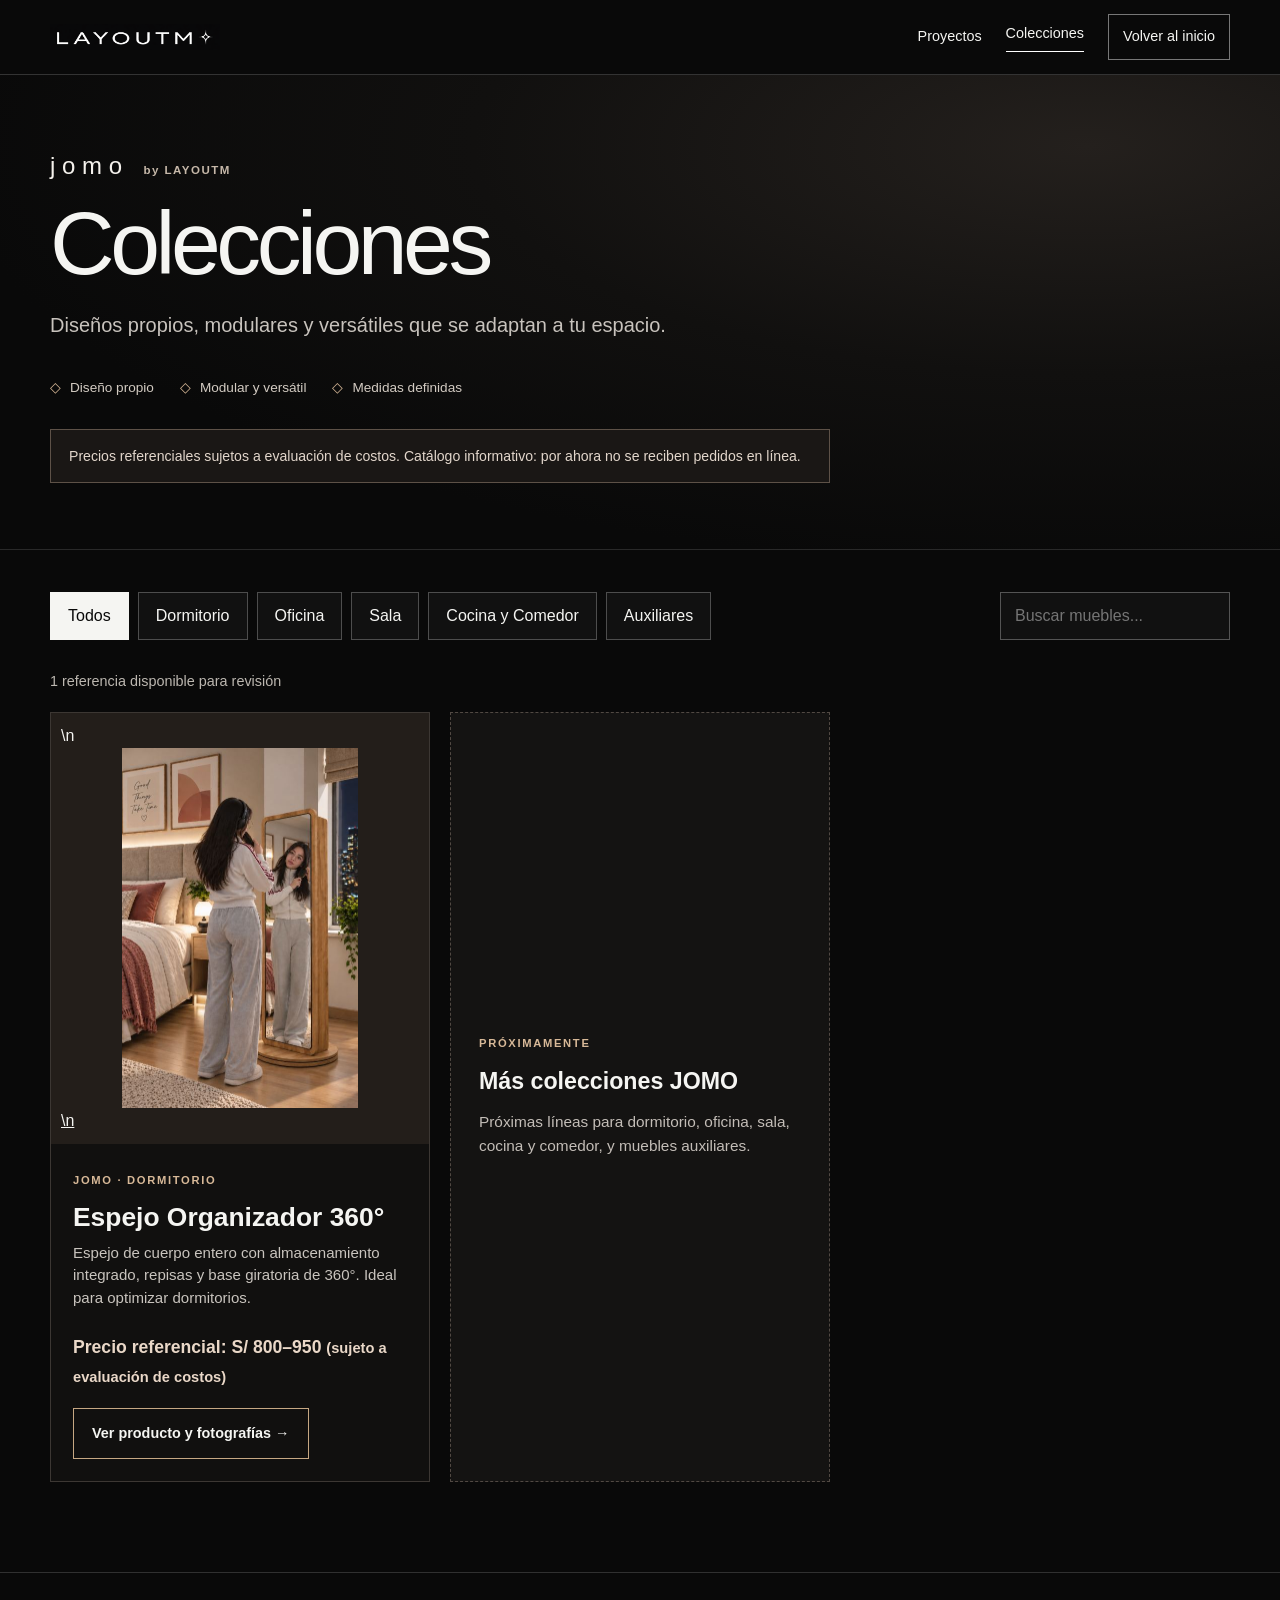
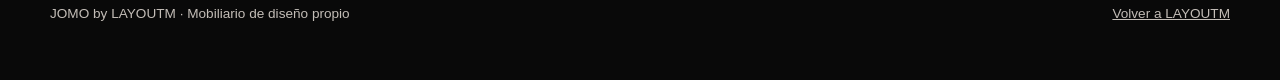
==== commit b71ed333: "feat(jomo): enlazar tarjetas a fichas de producto" ====
--- a/colecciones.html
+++ b/colecciones.html
@@ -49,6 +49,8 @@
     .catalog-info h2 { font-size:1.65rem; line-height:1.1; margin:11px 0 10px; }
     .catalog-info p { font-size:.94rem; color:#c9c4be; line-height:1.5; margin:0 0 14px; }
     .catalog-price { color:#ead8c8; font-size:1.1rem; font-weight:700; padding:10px 0 18px; }
+    .catalog-view {display:inline-block;border:1px solid #c6a783;padding:13px 18px;text-decoration:none;font-size:.9rem;font-weight:700;min-height:44px;}
+    .catalog-view:hover,.catalog-view:focus-visible {background:#e6c9a7;color:#090909;}
     .catalog-info details { border-top:1px solid #49403a; padding-top:16px; }
     .catalog-info summary { cursor:pointer; font-size:.92rem; font-weight:650; padding:4px 0; }
     .catalog-info details ul { color:#d8d0c8; font-size:.9rem; padding-left:19px; line-height:1.75; }
@@ -117,30 +119,17 @@
         <p class="catalog-count" id="catalog-count" aria-live="polite">1 referencia disponible para revisión</p>
         <div class="catalog-products" id="catalog-products">
           <article class="catalog-product" data-category="dormitorio" data-name="espejo organizador jomo giratorio">
-            <div class="catalog-image">
+            <div class="catalog-image">\n              <a href="producto.html?id=espejo-organizador-360" aria-label="Abrir ficha Espejo Organizador 360 grados" style="display:block">
               <figure class="catalog-photo">
                 <img src="assets/jomo/espejo-modelo.jpg" width="471" height="721" alt="Espejo Organizador JOMO 360° completo junto a una modelo frente al espejo" loading="eager" decoding="async">
-              </figure>
+              </figure>\n              </a>
             </div>
             <div class="catalog-info">
               <span class="catalog-tag">JOMO · Dormitorio</span>
               <h2>Espejo Organizador 360°</h2>
               <p>Espejo de cuerpo entero con almacenamiento integrado, repisas y base giratoria de 360°. Ideal para optimizar dormitorios.</p>
               <div class="catalog-price">Precio referencial: S/ 800–950 <small>(sujeto a evaluación de costos)</small></div>
-              <details>
-                <summary>Ver detalle y más fotografías</summary>
-                <img class="catalog-detail-photo" src="assets/jomo/espejo-organizador-360.jpg" width="1024" height="1536" alt="Vista posterior del Espejo Organizador JOMO con repisas" loading="lazy">
-                <p class="catalog-detail-photo-caption">Vista del organizador y almacenamiento interior.</p>
-                <ul>
-                  <li>Altura de referencia: 1.55 m</li>
-                  <li>Base giratoria: Ø 50 cm</li>
-                  <li>Profundidad referencial: 20 cm</li>
-                  <li>Estructura prevista: melamina de 18 mm</li>
-                  <li>Base giratoria 360°</li>
-                  <li>Acabados y medidas sujetos a validación final</li>
-                </ul>
-                <p>Imágenes referenciales. Acabados y especificaciones sujetos a confirmación antes de la venta.</p>
-              </details>
+              <a class="catalog-view" href="producto.html?id=espejo-organizador-360" aria-label="Ver detalle y fotografías del Espejo Organizador 360 grados">Ver producto y fotografías →</a>
             </div>
           </article>
           <aside class="catalog-future" data-category="todos">
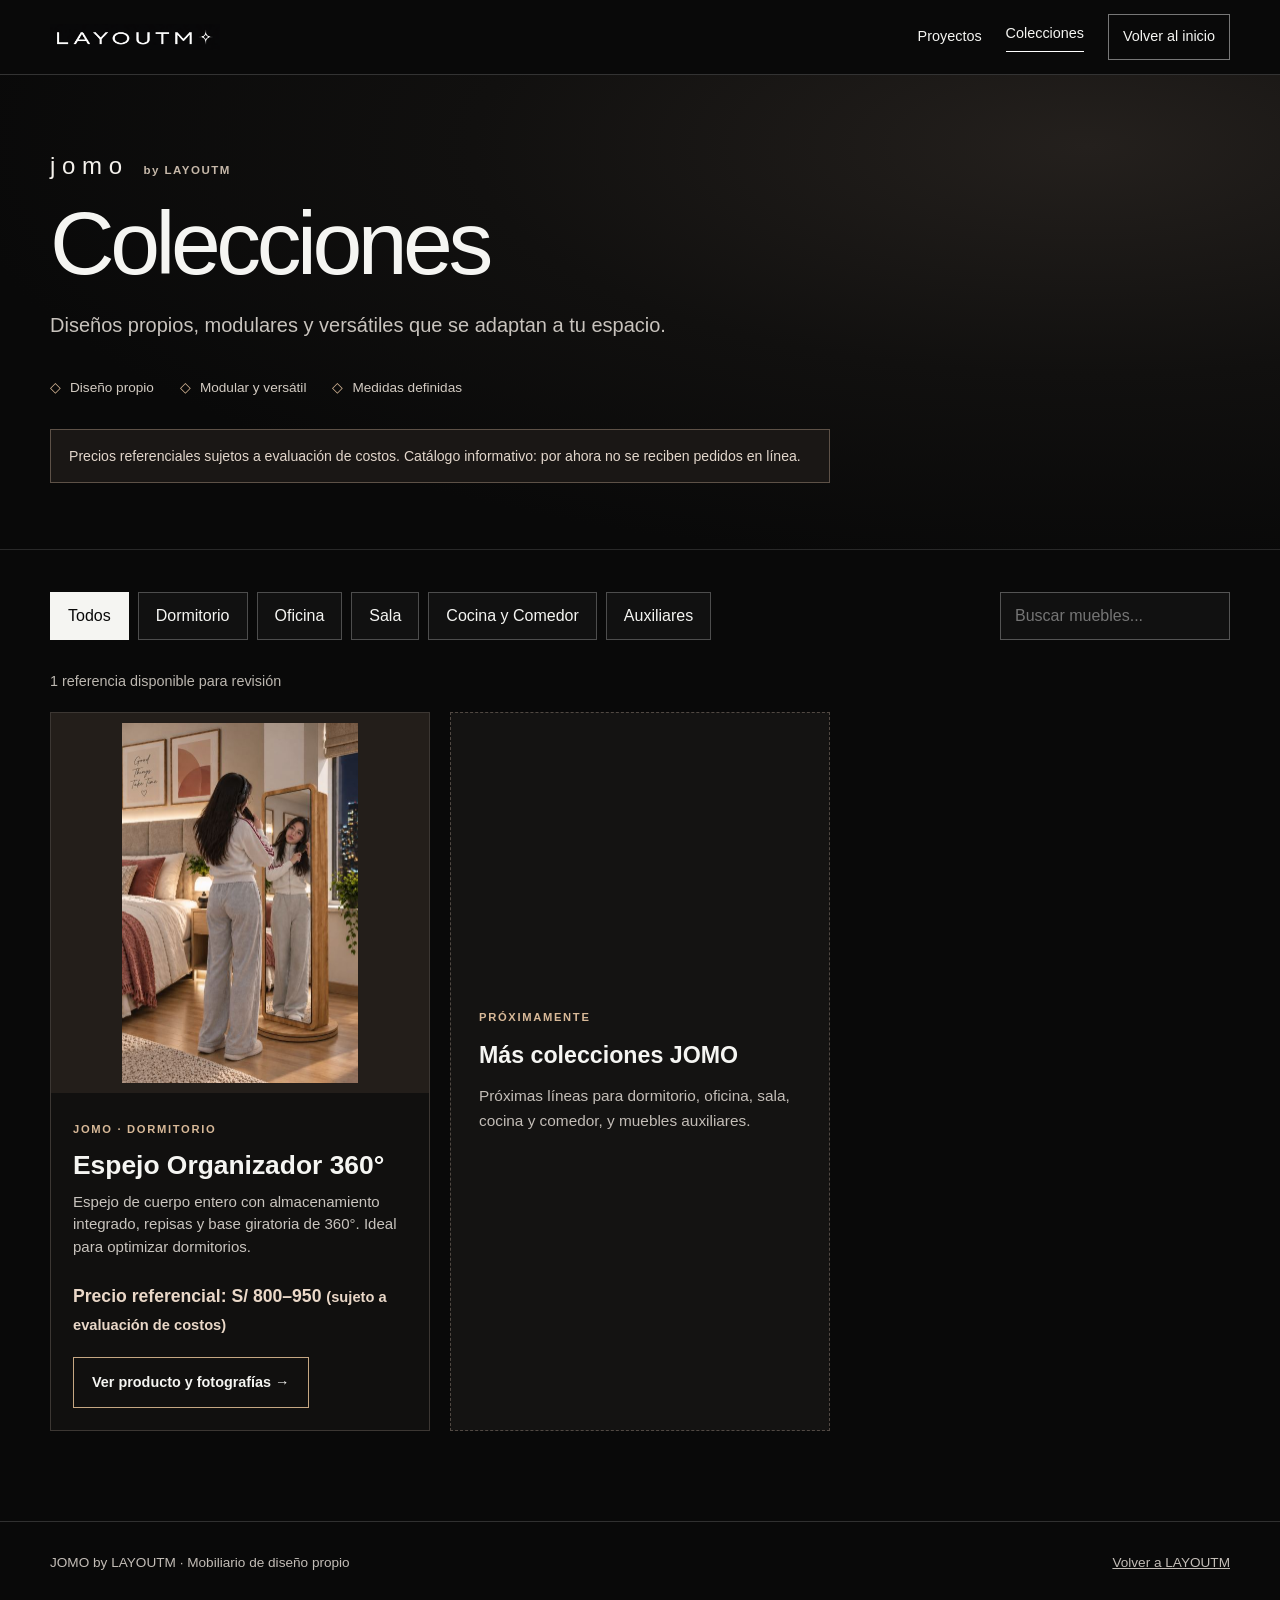
==== commit 0ee7f362: "fix(jomo): formato HTML de enlace de producto" ====
--- a/colecciones.html
+++ b/colecciones.html
@@ -119,10 +119,12 @@
         <p class="catalog-count" id="catalog-count" aria-live="polite">1 referencia disponible para revisión</p>
         <div class="catalog-products" id="catalog-products">
           <article class="catalog-product" data-category="dormitorio" data-name="espejo organizador jomo giratorio">
-            <div class="catalog-image">\n              <a href="producto.html?id=espejo-organizador-360" aria-label="Abrir ficha Espejo Organizador 360 grados" style="display:block">
+            <div class="catalog-image">
+              <a href="producto.html?id=espejo-organizador-360" aria-label="Abrir ficha Espejo Organizador 360 grados" style="display:block">
               <figure class="catalog-photo">
                 <img src="assets/jomo/espejo-modelo.jpg" width="471" height="721" alt="Espejo Organizador JOMO 360° completo junto a una modelo frente al espejo" loading="eager" decoding="async">
-              </figure>\n              </a>
+              </figure>
+              </a>
             </div>
             <div class="catalog-info">
               <span class="catalog-tag">JOMO · Dormitorio</span>
